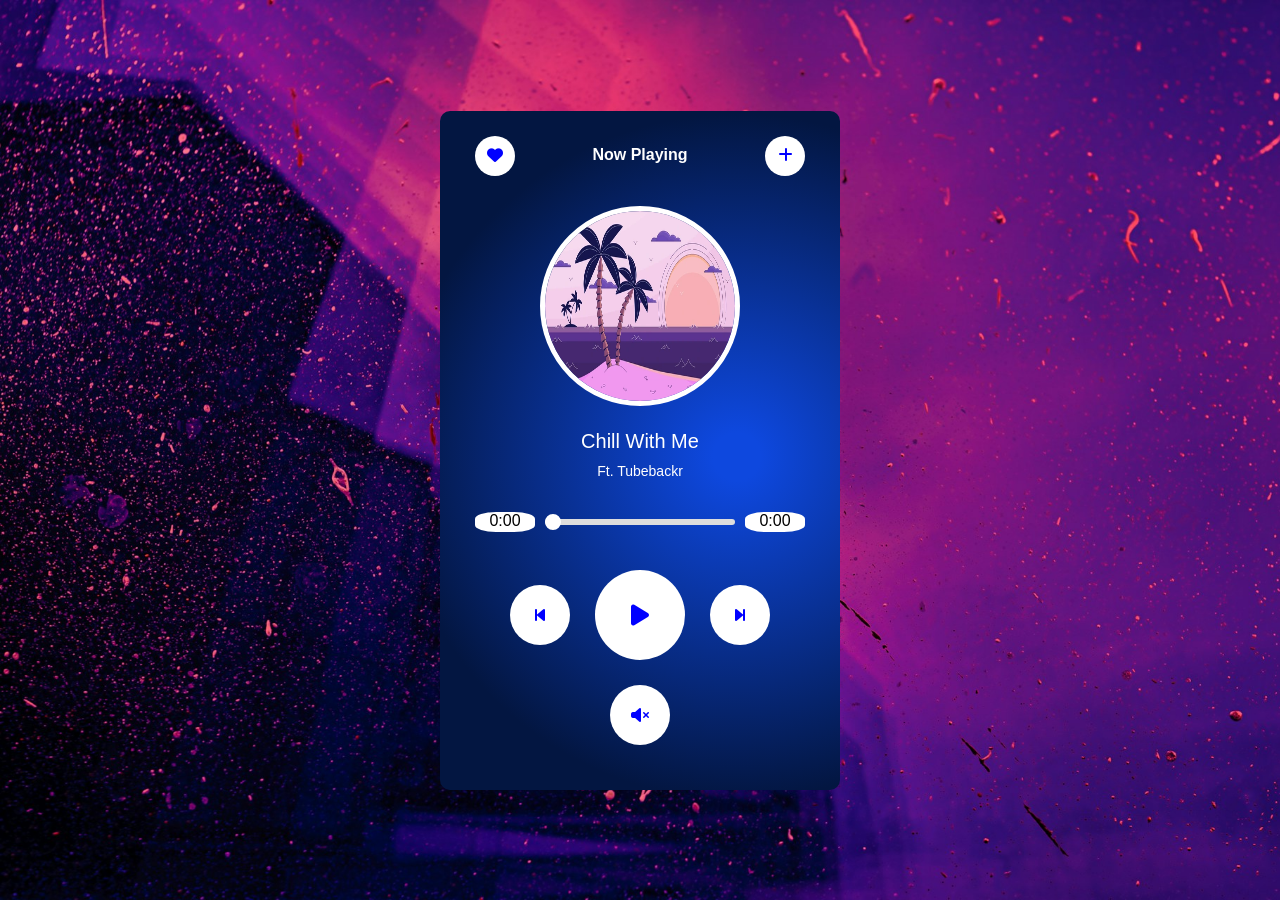
==== new.html @ c8a9b175 "new project and add of title,name,path of song" ====
<!DOCTYPE html>
<html lang="en">

<head>
    <meta charset="UTF-8">
    <meta name="viewport" content="width=device-width, initial-scale=1.0">
    <title>Music Player</title>

    <link rel="stylesheet" href="style21.css">
    <link rel="stylesheet" href="https://cdnjs.cloudflare.com/ajax/libs/font-awesome/6.5.1/css/all.min.css"
        integrity="sha512-DTOQO9RWCH3ppGqcWaEA1BIZOC6xxalwEsw9c2QQeAIftl+Vegovlnee1c9QX4TctnWMn13TZye+giMm8e2LwA=="
        crossorigin="anonymous" referrerpolicy="no-referrer">
</head>

<body>

    <div class="container">

        <div class="music-player">

            <nav>
                <div class="circle">
                    <i class="fa-solid fa-heart"></i>
                </div>

                <div class="title">
                    <h4>Now Playing</h4>
                </div>

                <div class="circle">
                    <i class="fa-solid fa-plus"></i>
                </div>
            </nav>
            <img src="./assets/img/chill/chill1.png" class="song-img">
            <h1 id="titlename">Chill With Me</h1>
            <p id="singer">Ft. Tubebackr</p>
            <audio id="song"
            src=""
            >
            </audio>
            <div id="time-progress">
                <div id="time-progress2" class="time">
                    <span id="current-time">0:00</span>
                </div>
                <div id="time-progress1">
                    <div class="dot">
                        <input type="range" value="0" id="progress">
                    </div>
                </div>

                <div class="time" id="time-duration">
                    <span id="duration">0:00</span>
                </div>
            </div>

            <div class="controls">
                <div class="prev-track">
                    <i class="fa-solid fa-backward-step"></i>
                </div>

                <div id="play-pause">
                    <i class="fa-solid fa-play" id="action"></i>
                </div>

                <div class="next-track">
                    <i class="fa-solid fa-forward-step"></i>
                </div>
            </div>
            <div class="controls">
                <div class="mute">
                    <i class="fa-solid fa-volume-xmark" id="mutebtn"></i>
                    <!-- <i class="fa-solid fa-volume-high"></i> -->
                </div>
            </div>

        </div>
    </div>
    <script src="main-index-files copy/search.js"></script>
    <script src="new1.js"></script>

</body>

</html>
---- style21.css ----
* {
    margin: 0px;
    padding: 0px;
    font-family: "popins", sans-serif;
    box-sizing: border-box;
}

.container {
    width: 100%;
    height: 100vh;
    display: flex;
    background-image: url("./assets/img/musicbg.jpg");
    background-size: cover;
    align-items: center;
    justify-content: center;
}

.music-player {
    width: 400px;
    border-radius: 10px;
    padding: 25px 35px;
    text-align: center;
    background: radial-gradient( circle at 74.2% 50.9% ,rgb(14, 72, 222) 5.2%, rgb(3, 22, 65) 75.3%);
}
nav{
    display: flex;
  color: white;
    justify-content: space-between;
    margin-bottom: 30px;
}
nav .title{
    padding-top: 10px;
}
nav .circle{
    width: 40px;
    height: 40px;
    background-color: white;
    border-radius: 50%;
    line-height: 40px;
    color: blue;
    box-shadow: 0 5px 10px rgb(255, 26,26,0);
}
.song-img{
    height: 200px;
    width: 200px;
    border: 5px solid white;
    border-radius: 50%;
     color: blue;
    box-shadow: 0 10px 60px rgb(255, 26,26,0);
    /* animation: rotate 10s linear infinite; */
}
.song-img2{
    height: 200px;
    width: 200px;
    border: 5px solid white;
    border-radius: 50%;
     color: blue;
    box-shadow: 0 10px 60px rgb(255, 26,26,0);
    animation: rotate 10s linear infinite;
}

@keyframes rotate {
    from{
        transform: rotate(0deg);
    }
  to{
        transform: rotate(360deg);
    } 
    
}

.music-player h1{
    font-size: 20px;
    color: white;
    font-weight: normal;
    margin-top: 20px;
    display: block;
}
.music-player p{
    font-size: 14px;
    color: white;
    margin-top: 10px;
}
#progress{
    -webkit-appearance: none;
    width: 90%;
    /* changes due to time */
    height: 6px;
    border-radius: 4px;
    cursor: pointer;
    margin: 40px 0;
}
#progress::-webkit-slider-thumb{
   -webkit-appearance: none;
   width: 10px;
   height: 10px;
   border:8px solid white ;
   background: white;
   border-radius: 50%;
 box-shadow: 0 5px 5px rgb(255, 26,26,0);
}
.controls
{
    display: flex;
    justify-content: center;
    align-items: center;
}
.controls div{
    width: 60px;
    height: 60px;
    margin: 20px;
    color: blue;
    background-color:#fff;
    border-radius: 50%;
       display: flex;
    justify-content: center;
    align-items: center;
}
.controls div:nth-child(2)
{
transform: scale(1.5);
}


.ing
{
    color: white;
    background-color: black;
}
.time{
    height: 25px;
    width: 35px;
    border-radius: 30%;
    background-color: white;
}
.dot{
    color: white;
}

#time-progress{
display:flex;
width: 100%;
gap: 10px;
align-items: center;
}
.time{
    height: 20px;
    width: 60px;
    text-align: center;
    border-radius: 35%;
}
#time-progress1{
flex: 1;
}


#progress{
width:100%;
appearance:none;
height:6px;
border-radius:10px;
background:#ddd;
cursor:pointer;
}
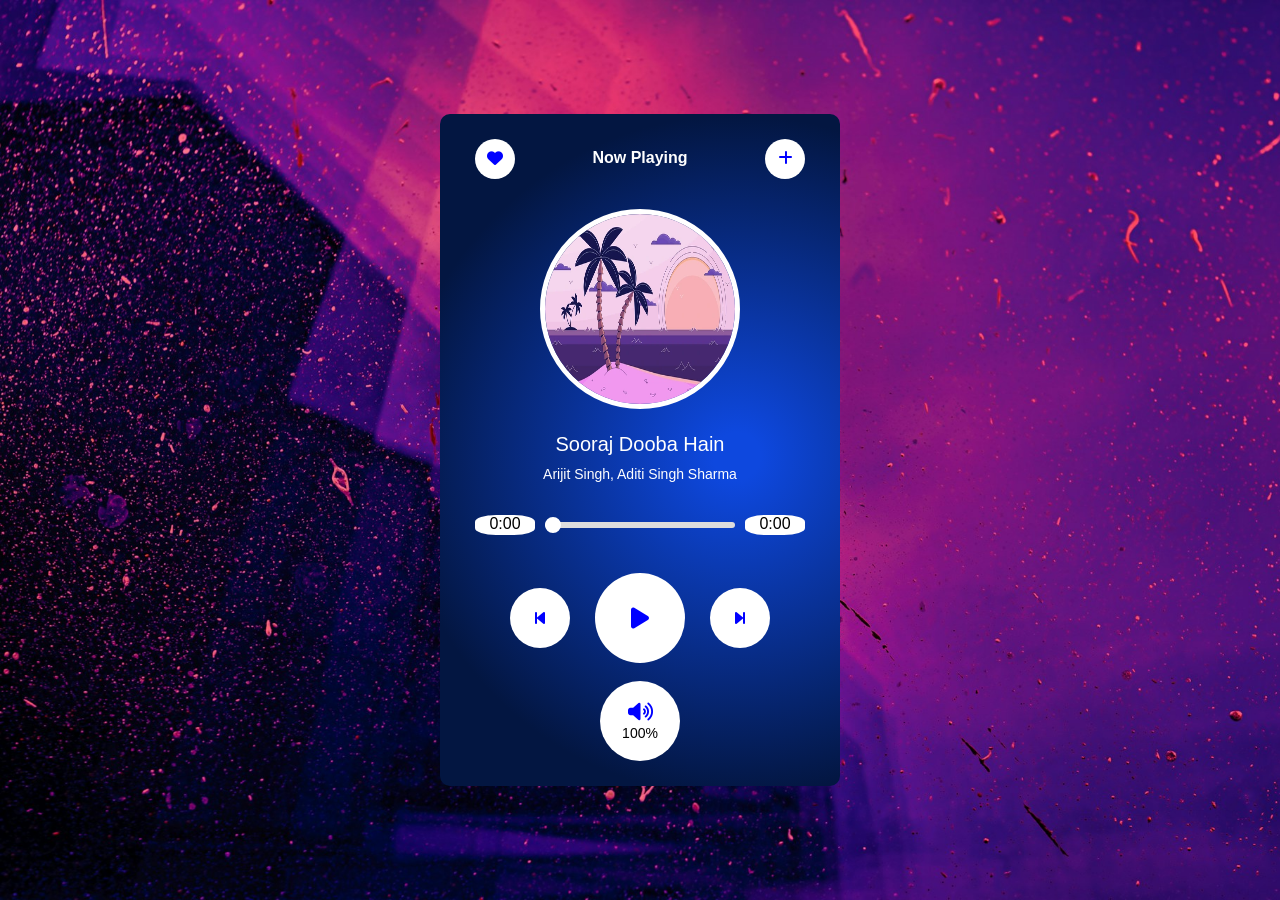
==== commit 864fadb3: "newfiles" ====
--- a/new.html
+++ b/new.html
@@ -12,7 +12,7 @@
         crossorigin="anonymous" referrerpolicy="no-referrer">
 </head>
 
-<body>
+<body id="body">
 
     <div class="container">
 
@@ -34,9 +34,7 @@
             <img src="./assets/img/chill/chill1.png" class="song-img">
             <h1 id="titlename">Chill With Me</h1>
             <p id="singer">Ft. Tubebackr</p>
-            <audio id="song"
-            src=""
-            >
+            <audio id="song" src="">
             </audio>
             <div id="time-progress">
                 <div id="time-progress2" class="time">
@@ -66,17 +64,19 @@
                     <i class="fa-solid fa-forward-step"></i>
                 </div>
             </div>
-            <div class="controls">
+            <div class="control" >
                 <div class="mute">
-                    <i class="fa-solid fa-volume-xmark" id="mutebtn"></i>
-                    <!-- <i class="fa-solid fa-volume-high"></i> -->
+                    <i class="fa-solid fa-volume-up" id="mutebtn"></i>
+                    <p id="volu-per">100%</p>
                 </div>
+
             </div>
 
         </div>
     </div>
     <script src="main-index-files copy/search.js"></script>
-    <script src="new1.js"></script>
+    <!-- <script src="new1 copy.js"></script> -->
+    <script src="new1 copy 2.js"></script>
 
 </body>
 
--- a/style21.css
+++ b/style21.css
@@ -136,8 +136,7 @@
 .dot{
     color: white;
 }
-
-#time-progress{
+#time-progress {
 display:flex;
 width: 100%;
 gap: 10px;
@@ -162,3 +161,37 @@
 background:#ddd;
 cursor:pointer;
 }
+
+ 
+.control
+{
+    margin: 13px 0px 0px 0px;
+    display: flex;
+    justify-content: center;
+    align-items: center;
+}
+
+
+.mute{
+    width: 80px;
+    height: 80px;
+    background: #fff;
+    border-radius: 50%;
+    display: flex;
+    flex-direction: column;
+    justify-content: center;
+    align-items: center;
+    color: blue;
+}
+
+.mute i{
+    font-size: 20px;
+}
+
+#volu-per{
+    margin-top: 3px;
+    color: black;
+    font-size: 14px;
+}
+
+
